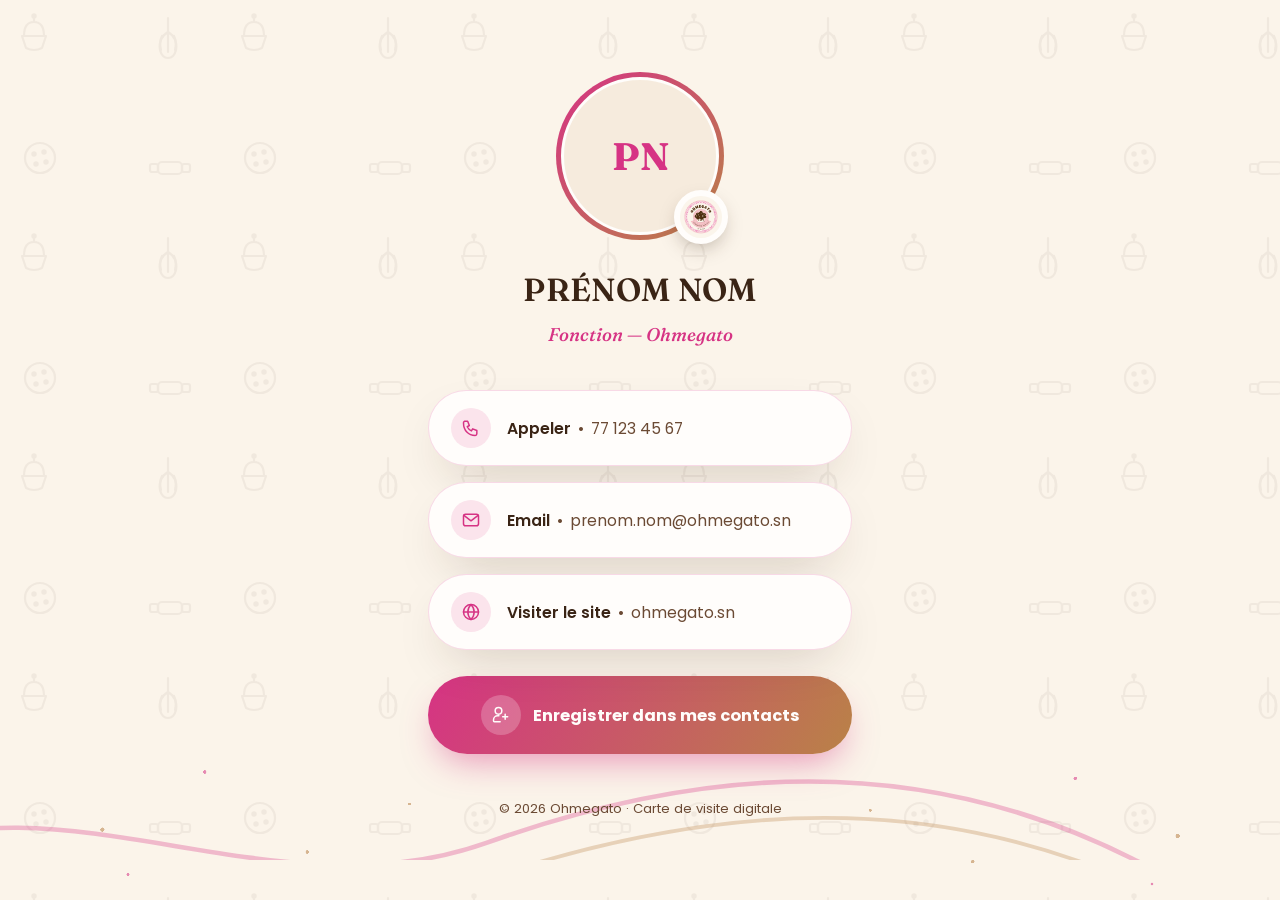
==== carte.html @ 4061fe73 "Add digital business card template for Ohmegato employees Reuses the site's brand tokens (Fraunces/P" ====
<!DOCTYPE html>
<html lang="fr">
<head>
<meta charset="UTF-8">
<meta name="viewport" content="width=device-width, initial-scale=1.0">
<title>Carte de visite digitale — Ohmegato</title>
<meta name="description" content="Carte de visite digitale des équipes Ohmegato — Homemade Baking by Alima.">
<meta name="robots" content="noindex">
<link rel="icon" href="assets/images/logo.png">
<link rel="preconnect" href="https://fonts.googleapis.com">
<link rel="preconnect" href="https://fonts.gstatic.com" crossorigin>
<link href="https://fonts.googleapis.com/css2?family=Fraunces:ital,opsz,wght@0,9..144,400;0,9..144,600;0,9..144,700;1,9..144,500&family=Poppins:wght@300;400;500;600;700&display=swap" rel="stylesheet">
<link rel="stylesheet" href="css/style.css">
<link rel="stylesheet" href="css/carte.css">
</head>
<body class="carte-page">

<div class="carte__pattern" aria-hidden="true"></div>
<div class="carte__wave" aria-hidden="true"></div>

<main class="carte">

  <div class="carte__photo">
    <img id="cartePhotoImg" alt="" hidden>
    <span id="carteInitials" class="carte__initials"></span>
    <span class="carte__badge"><img src="assets/images/logo.png" alt="Ohmegato"></span>
  </div>

  <h1 class="carte__name" id="carteName">Prénom Nom</h1>
  <p class="carte__role" id="carteRole">Fonction — Ohmegato</p>

  <div class="carte__links">

    <a class="carte__pill" id="cartePhone" href="#">
      <span class="carte__icon">
        <svg viewBox="0 0 24 24" width="20" height="20" fill="none" stroke="currentColor" stroke-width="1.8" stroke-linecap="round" stroke-linejoin="round"><path d="M4 4h4l2 5-2.5 1.5a11 11 0 0 0 5 5L14 13l5 2v4a2 2 0 0 1-2 2C9 21 3 15 3 6a2 2 0 0 1 1-2z"/></svg>
      </span>
      <span class="carte__pillText"><strong>Appeler</strong> <i>•</i> <span id="cartePhoneText">—</span></span>
    </a>

    <a class="carte__pill" id="carteEmail" href="#">
      <span class="carte__icon">
        <svg viewBox="0 0 24 24" width="20" height="20" fill="none" stroke="currentColor" stroke-width="1.8" stroke-linecap="round" stroke-linejoin="round"><rect x="3" y="5" width="18" height="14" rx="2.5"/><path d="M3.5 6.5 12 13l8.5-6.5"/></svg>
      </span>
      <span class="carte__pillText"><strong>Email</strong> <i>•</i> <span id="carteEmailText">—</span></span>
    </a>

    <a class="carte__pill" id="carteWebsite" href="#" target="_blank" rel="noopener">
      <span class="carte__icon">
        <svg viewBox="0 0 24 24" width="20" height="20" fill="none" stroke="currentColor" stroke-width="1.8" stroke-linecap="round" stroke-linejoin="round"><circle cx="12" cy="12" r="9"/><path d="M3 12h18M12 3c2.5 2.6 3.8 5.7 3.8 9s-1.3 6.4-3.8 9c-2.5-2.6-3.8-5.7-3.8-9S9.5 5.6 12 3z"/></svg>
      </span>
      <span class="carte__pillText"><strong>Visiter le site</strong> <i>•</i> <span id="carteWebsiteText">—</span></span>
    </a>

  </div>

  <button class="carte__cta" id="carteSave" type="button">
    <span class="carte__icon">
      <svg viewBox="0 0 24 24" width="20" height="20" fill="none" stroke="currentColor" stroke-width="1.8" stroke-linecap="round" stroke-linejoin="round"><path d="M11 20H4a1 1 0 0 1-1-1v-1a5 5 0 0 1 5-5h1.5"/><circle cx="9" cy="7" r="4"/><path d="M17 11v6M14 14h6"/></svg>
    </span>
    Enregistrer dans mes contacts
  </button>

  <p class="carte__footer">© <span id="carteYear"></span> Ohmegato · Carte de visite digitale</p>

</main>

<script src="js/team.js"></script>
<script src="js/carte.js"></script>
</body>
</html>
---- css/style.css ----
/* ---------- Design tokens ---------- */
:root{
  --cream: #FBF4EA;
  --cream-soft: #F6EBDD;
  --pink: #F4CBDB;
  --pink-soft: #FBE4EC;
  --magenta: #D63384;
  --brown: #3A2415;
  --brown-soft: #6B4A34;
  --gold: #B98247;
  --white: #FFFDFB;

  --font-display: 'Fraunces', serif;
  --font-body: 'Poppins', sans-serif;

  --shadow-soft: 0 20px 50px -20px rgba(58,36,21,0.25);
  --radius-lg: 28px;
  --radius-md: 18px;
  --ease: cubic-bezier(.22,1,.36,1);
}

*{ box-sizing: border-box; }
html{ scroll-behavior: smooth; }
body{
  margin:0;
  font-family: var(--font-body);
  background: var(--cream);
  color: var(--brown);
  overflow-x: hidden;
  -webkit-font-smoothing: antialiased;
}
img{ max-width: 100%; display:block; }
a{ color: inherit; text-decoration: none; }
h1,h2,h3{ font-family: var(--font-display); margin: 0; font-weight: 600; }
p{ margin:0; line-height: 1.7; }

.eyebrow{
  display:inline-block;
  font-size: 0.78rem;
  letter-spacing: 0.22em;
  text-transform: uppercase;
  color: var(--magenta);
  font-weight: 600;
  margin-bottom: 14px;
}

/* film-grain overlay for texture */
.grain{
  position: fixed; inset:0; z-index: 999; pointer-events:none;
  opacity: 0.035; mix-blend-mode: multiply;
  background-image: url("data:image/svg+xml,%3Csvg xmlns='http://www.w3.org/2000/svg' width='120' height='120'%3E%3Cfilter id='n'%3E%3CfeTurbulence type='fractalNoise' baseFrequency='0.9' numOctaves='2' stitchTiles='stitch'/%3E%3C/filter%3E%3Crect width='100%25' height='100%25' filter='url(%23n)'/%3E%3C/svg%3E");
}

/* ---------- Buttons ---------- */
.btn{
  display:inline-flex; align-items:center; gap:10px;
  padding: 16px 34px;
  border-radius: 999px;
  font-weight: 600;
  font-size: 0.95rem;
  transition: transform .35s var(--ease), box-shadow .35s var(--ease), background .35s var(--ease), color .35s var(--ease);
  white-space: nowrap;
}
.btn--primary{
  background: var(--magenta);
  color: var(--white);
  box-shadow: 0 12px 30px -8px rgba(214,51,132,0.55);
}
.btn--primary:hover{ transform: translateY(-3px); box-shadow: 0 18px 34px -8px rgba(214,51,132,0.65); }
.btn--ghost{
  background: transparent;
  border: 1.5px solid rgba(58,36,21,0.35);
  color: var(--brown);
}
.btn--ghost:hover{ background: var(--brown); color: var(--white); transform: translateY(-3px); }

/* ---------- Nav ---------- */
.nav{
  position: fixed; top:0; left:0; right:0; z-index: 500;
  padding: 18px 0;
  transition: background .4s var(--ease), padding .4s var(--ease), box-shadow .4s var(--ease);
}
.nav.scrolled{
  background: rgba(251,244,234,0.9);
  backdrop-filter: blur(14px);
  padding: 10px 0;
  box-shadow: 0 8px 30px -20px rgba(58,36,21,0.4);
}
.nav__inner{
  max-width: 1180px; margin: 0 auto; padding: 0 32px;
  display:flex; align-items:center; justify-content: space-between;
}
.nav__brand{
  display:flex; align-items:center; gap:10px;
  font-family: var(--font-display); font-weight: 700; font-size: 1.25rem;
  color: var(--brown);
}
.nav__logo{ width: 42px; height: 42px; border-radius: 50%; object-fit: cover; }
.nav__links{ display:flex; align-items:center; gap: 34px; font-size: 0.92rem; font-weight: 500; }
.nav__links a{ position:relative; padding: 4px 0; }
.nav__links a:not(.nav__insta)::after{
  content:''; position:absolute; left:0; bottom:-2px; width:0; height:2px;
  background: var(--magenta); transition: width .3s var(--ease);
}
.nav__links a:not(.nav__insta):hover::after{ width:100%; }
.nav__insta{
  display:flex; align-items:center; justify-content:center;
  width: 38px; height: 38px; border-radius: 50%;
  background: var(--pink-soft); color: var(--magenta);
  transition: background .3s var(--ease), color .3s var(--ease), transform .3s var(--ease);
}
.nav__insta:hover{ background: var(--magenta); color: var(--white); transform: rotate(8deg) scale(1.05); }
.nav__burger{ display:none; background:none; border:none; cursor:pointer; width: 34px; height: 24px; flex-direction:column; justify-content:space-between; padding:0; }
.nav__burger span{ display:block; height:2px; background: var(--brown); border-radius: 2px; }

/* ---------- Hero ---------- */
.hero{
  position: relative; min-height: 100svh; display:flex; align-items:center; justify-content:center;
  overflow:hidden;
}
.hero__bg{
  position:absolute; inset:0; background-size:cover; background-position: center 30%;
  transform: scale(1.08); animation: heroZoom 18s ease-in-out infinite alternate;
}
@keyframes heroZoom{ from{ transform: scale(1.08);} to{ transform: scale(1.16);} }
.hero__overlay{
  position:absolute; inset:0;
  background: linear-gradient(180deg, rgba(58,24,20,0.55) 0%, rgba(58,24,20,0.45) 45%, rgba(58,24,20,0.75) 100%);
}
.hero__content{
  position:relative; z-index:2; text-align:center; color: var(--white);
  padding: 140px 24px 100px; max-width: 780px;
}
.hero__logo{
  width: 108px; height:108px; border-radius:50%; margin: 0 auto 28px;
  box-shadow: 0 20px 40px -10px rgba(0,0,0,0.5);
  border: 3px solid rgba(255,255,255,0.85);
}
.hero__content h1{
  font-size: clamp(2.4rem, 6vw, 4.2rem);
  line-height: 1.12;
  font-weight: 600;
  letter-spacing: -0.01em;
}
.hero__content h1 em{ font-style: italic; color: var(--pink); font-weight: 500; }
.hero__subtitle{
  display:block; margin: 26px auto 0; max-width: 520px;
  font-size: 1.08rem; color: rgba(255,255,255,0.9); font-weight: 300;
}
.hero__actions{ margin-top: 42px; display:flex; gap:18px; justify-content:center; flex-wrap:wrap; }
.hero .btn--ghost{ border-color: rgba(255,255,255,0.55); color: var(--white); }
.hero .btn--ghost:hover{ background: var(--white); color: var(--brown); }

.hero__scroll{
  position:absolute; bottom: 34px; left:50%; transform: translateX(-50%); z-index:2;
  width: 26px; height: 42px; border-radius: 20px; border: 2px solid rgba(255,255,255,0.7);
}
.hero__scroll span{
  position:absolute; top:8px; left:50%; width:4px; height:8px; border-radius:2px;
  background: var(--white); transform: translateX(-50%);
  animation: scrollDot 1.8s ease infinite;
}
@keyframes scrollDot{ 0%{ opacity:1; top:8px;} 70%{ opacity:0; top:22px;} 100%{opacity:0; top:8px;} }

/* ---------- Story ---------- */
.story{ padding: 130px 24px; }
.story__inner{ max-width: 720px; margin: 0 auto; text-align:center; }
.story__inner h2{ font-size: clamp(1.8rem, 4vw, 2.6rem); margin-bottom: 26px; line-height:1.25; }
.story__inner p{ font-size: 1.05rem; color: var(--brown-soft); }
.story__inner p + p{ margin-top: 18px; }
.badge{
  display:inline-block; margin-top: 30px; padding: 10px 22px;
  background: var(--pink-soft); color: var(--magenta); border-radius: 999px;
  font-weight: 600; font-size: 0.85rem; letter-spacing: 0.03em;
}

/* ---------- Section head ---------- */
.section__head{ text-align:center; max-width: 640px; margin: 0 auto 64px; padding: 0 24px; }
.section__head h2{ font-size: clamp(1.9rem, 4.2vw, 2.7rem); line-height:1.2; }

/* ---------- Why us ---------- */
.why{ padding: 60px 24px 120px; background: var(--cream-soft); }
.why__lead{
  margin: 22px auto 0; font-size: 1.02rem; color: var(--brown-soft); line-height:1.7;
}
.why__list{
  list-style:none; margin: 56px auto 0; padding:0; max-width: 980px;
  display:flex; flex-wrap:wrap; justify-content:center; gap: 16px;
}
.why__list li{
  display:flex; align-items:center; gap:10px;
  background: var(--white); border-radius: 999px;
  padding: 14px 26px; font-weight: 600; font-size: 0.95rem; color: var(--brown);
  box-shadow: var(--shadow-soft);
}
.why__list li::before{
  content:'✓'; display:flex; align-items:center; justify-content:center;
  width:22px; height:22px; border-radius:50%; background: var(--magenta); color: var(--white);
  font-size: 0.7rem; font-weight:700; flex-shrink:0;
}
.why__tagline{
  text-align:center; margin: 64px auto 0; max-width: 640px;
  font-family: var(--font-display); font-style: italic; font-weight: 500;
  font-size: clamp(1.3rem, 2.6vw, 1.7rem); color: var(--brown);
}

/* ---------- Creations / Gallery ---------- */
.creations{ padding: 60px 24px 140px; background: var(--cream); }
.gallery{
  max-width: 1180px; margin: 0 auto;
  display:grid; grid-template-columns: repeat(3, 1fr); gap: 32px;
}
.card{
  background: var(--white); border-radius: var(--radius-lg); overflow:hidden;
  box-shadow: var(--shadow-soft);
  transition: transform .5s var(--ease), box-shadow .5s var(--ease);
}
.card:hover{ transform: translateY(-10px); box-shadow: 0 30px 60px -20px rgba(58,36,21,0.35); }
.card__media{ aspect-ratio: 4/5; overflow:hidden; }
.card__media img{ width:100%; height:100%; object-fit: cover; transition: transform .7s var(--ease); }
.card:hover .card__media img{ transform: scale(1.08); }
.card__media--placeholder{
  display:flex; align-items:center; justify-content:center;
  background: linear-gradient(150deg, var(--pink-soft), var(--pink));
  font-size: 3.4rem;
}
.card__body{ padding: 26px 26px 30px; }
.card__body h3{ font-size: 1.25rem; margin-bottom: 10px; }
.card__body p{ color: var(--brown-soft); font-size: 0.92rem; min-height: 92px; }
.card__price{
  display:inline-block; margin-top: 16px; font-weight: 600; font-size: 0.85rem;
  color: var(--magenta); letter-spacing: 0.02em;
}

/* ---------- Price list ---------- */
.tarifs{ padding: 60px 24px 140px; background: var(--cream-soft); position:relative; }
.pricelist{
  max-width: 980px; margin: 0 auto;
  display:grid; grid-template-columns: 1fr 1fr; gap: 40px 70px;
}
.pricelist__group h3{
  font-size: 1.15rem; color: var(--brown);
  padding-bottom: 14px; margin-bottom: 18px;
  border-bottom: 1.5px solid rgba(58,36,21,0.15);
}
.pricelist__row{
  display:flex; align-items: baseline; gap: 10px;
  padding: 9px 0; font-size: 0.98rem;
}
.pricelist__row span:first-child{ color: var(--brown-soft); white-space: nowrap; }
.pricelist__row i{ flex:1; border-bottom: 1.5px dotted rgba(58,36,21,0.28); margin-bottom: 5px; }
.pricelist__row strong{ color: var(--gold); font-family: var(--font-display); font-weight: 600; white-space: nowrap; }

/* ---------- Instagram CTA ---------- */
.insta{
  padding: 130px 24px;
  background: linear-gradient(135deg, var(--magenta), #ad2570 70%);
  color: var(--white); text-align:center;
  position: relative; overflow:hidden;
}
.insta::before{
  content:''; position:absolute; inset:-40%;
  background: radial-gradient(circle at 20% 20%, rgba(255,255,255,0.18), transparent 45%),
              radial-gradient(circle at 80% 80%, rgba(255,255,255,0.14), transparent 45%);
}
.insta__inner{ position:relative; max-width: 640px; margin:0 auto; }
.insta h2{ font-size: clamp(1.9rem, 4.4vw, 2.8rem); line-height:1.25; margin-bottom: 20px; }
.insta p{ color: rgba(255,255,255,0.9); font-size: 1.05rem; }
.btn--insta{ margin-top: 36px; background: var(--white); color: var(--magenta); box-shadow: 0 16px 34px -10px rgba(0,0,0,0.35); }
.btn--insta:hover{ background: var(--brown); color: var(--white); }

/* ---------- Contact ---------- */
.contact{ padding: 130px 24px; text-align:center; background: var(--cream); }
.contact__logo{ width: 74px; height:74px; border-radius:50%; margin: 0 auto 26px; }
.contact__inner h2{ font-size: clamp(1.7rem, 3.6vw, 2.3rem); margin-bottom: 14px; }
.contact__inner p{ color: var(--brown-soft); }
.contact__phones{ margin-top: 30px; font-family: var(--font-display); font-size: 1.4rem; font-weight:600; }
.contact__phones a{ transition: color .3s; }
.contact__phones a:hover{ color: var(--magenta); }
.contact__phones span{ margin: 0 14px; color: var(--brown-soft); font-family: var(--font-body); }
.contact__address{ margin-top: 22px; font-size: 0.9rem; color: var(--brown-soft); letter-spacing: 0.02em; }

/* ---------- Footer ---------- */
.footer{ background: var(--brown); color: rgba(255,255,255,0.75); padding: 26px 24px; }
.footer__inner{
  max-width: 1180px; margin:0 auto;
  display:flex; align-items:center; justify-content:space-between; flex-wrap:wrap; gap:10px;
  font-size: 0.85rem;
}
.footer a:hover{ color: var(--pink); }

/* ---------- Reveal on scroll ---------- */
.reveal{ opacity:0; transform: translateY(34px); transition: opacity .9s var(--ease), transform .9s var(--ease); }
.reveal.is-visible{ opacity:1; transform: translateY(0); }
.gallery .card{ opacity:0; transform: translateY(34px); transition: opacity .8s var(--ease), transform .8s var(--ease), box-shadow .5s var(--ease); }
.gallery .card.is-visible{ opacity:1; transform: translateY(0); }
.gallery .card:nth-child(1){ transition-delay: .05s; }
.gallery .card:nth-child(2){ transition-delay: .15s; }
.gallery .card:nth-child(3){ transition-delay: .25s; }
.gallery .card:nth-child(4){ transition-delay: .05s; }
.gallery .card:nth-child(5){ transition-delay: .15s; }
.gallery .card:nth-child(6){ transition-delay: .25s; }

/* ---------- Responsive ---------- */
@media (max-width: 920px){
  .gallery{ grid-template-columns: repeat(2, 1fr); }
  .pricelist{ grid-template-columns: 1fr; }
}
@media (max-width: 720px){
  .nav__links{
    position: fixed; top: 0; right: 0; height: 100vh; width: min(78vw, 320px);
    background: var(--white); flex-direction:column; align-items:flex-start;
    padding: 110px 36px; gap: 26px; font-size: 1.05rem;
    transform: translateX(100%); transition: transform .45s var(--ease);
    box-shadow: -20px 0 50px -20px rgba(0,0,0,0.3);
  }
  .nav__links.open{ transform: translateX(0); }
  .nav__burger{ display:flex; }
  .gallery{ grid-template-columns: 1fr; }
  .story, .creations, .tarifs, .insta, .contact{ padding-left: 20px; padding-right: 20px; }
}
@media (max-width: 480px){
  .hero__actions{ flex-direction:column; width:100%; }
  .hero__actions .btn{ justify-content:center; }
  .contact__phones{ display:flex; flex-direction:column; gap: 10px; }
  .contact__phones span{ display:none; }
}
---- css/carte.css ----
/* ---------- Carte de visite digitale ---------- */

.carte-page{
  position: relative;
  min-height: 100vh;
  overflow-x: hidden;
  display:flex;
  justify-content:center;
}

/* subtle bakery-icon pattern, echoes the .grain texture already used site-wide */
.carte__pattern{
  position: fixed; inset:0; z-index:0; pointer-events:none;
  opacity: 0.055;
  background-image: url("data:image/svg+xml,%3Csvg xmlns='http://www.w3.org/2000/svg' width='220' height='220'%3E%3Cg fill='none' stroke='%233A2415' stroke-width='2.2' stroke-linecap='round' stroke-linejoin='round'%3E%3Cg transform='translate(18,14)'%3E%3Cpath d='M4 22 L28 22 L24 34 Q16 38 8 34 Z'/%3E%3Cpath d='M6 22 Q6 8 16 8 Q26 8 26 22'/%3E%3Cpath d='M16 8 L16 3'/%3E%3Ccircle cx='16' cy='2' r='1.6' fill='%233A2415'/%3E%3C/g%3E%3Cg transform='translate(156,18)'%3E%3Cpath d='M12 0 L12 14'/%3E%3Cpath d='M12 14 Q2 20 4 32 Q6 40 12 40 Q18 40 20 32 Q22 20 12 14'/%3E%3Cpath d='M12 14 L12 34'/%3E%3Cpath d='M6 18 Q3 24 5 32'/%3E%3Cpath d='M18 18 Q21 24 19 32'/%3E%3C/g%3E%3Cg transform='translate(24,142)'%3E%3Ccircle cx='16' cy='16' r='15'/%3E%3Ccircle cx='10' cy='12' r='1.6' fill='%233A2415'/%3E%3Ccircle cx='20' cy='10' r='1.6' fill='%233A2415'/%3E%3Ccircle cx='22' cy='20' r='1.6' fill='%233A2415'/%3E%3Ccircle cx='12' cy='22' r='1.6' fill='%233A2415'/%3E%3C/g%3E%3Cg transform='translate(148,152)'%3E%3Crect x='2' y='12' width='8' height='8' rx='2'/%3E%3Crect x='10' y='10' width='24' height='12' rx='4'/%3E%3Crect x='34' y='12' width='8' height='8' rx='2'/%3E%3C/g%3E%3C/g%3E%3C/svg%3E");
}

/* decorative wave + confetti dots, bottom of the screen — pink/gold echo of the brand palette */
.carte__wave{
  position: fixed; left:0; right:0; bottom:0; height: 320px; z-index:0; pointer-events:none; overflow:hidden;
}
.carte__wave::before{
  content:''; position:absolute; left:-10%; right:-10%; bottom:40px; height: 140px;
  background-image: url("data:image/svg+xml,%3Csvg xmlns='http://www.w3.org/2000/svg' width='1000' height='140' viewBox='0 0 1000 140'%3E%3Cpath d='M0 90 C120 30 260 130 400 80 S680 20 820 90 S1000 60 1000 60' fill='none' stroke='%23D63384' stroke-width='3'/%3E%3Cpath d='M0 115 C130 55 270 145 410 100 S690 45 830 110 S1000 85 1000 85' fill='none' stroke='%23B98247' stroke-width='2.5'/%3E%3C/svg%3E");
  background-repeat: no-repeat; background-size: cover;
  opacity: 0.3;
}
.carte__wave::after{
  content:''; position:absolute; inset:0; opacity:0.55;
  background-image:
    radial-gradient(circle at 8% 78%, var(--gold) 2px, transparent 2.2px),
    radial-gradient(circle at 16% 60%, var(--magenta) 1.6px, transparent 1.8px),
    radial-gradient(circle at 24% 85%, var(--gold) 1.6px, transparent 1.8px),
    radial-gradient(circle at 10% 92%, var(--magenta) 1.4px, transparent 1.6px),
    radial-gradient(circle at 32% 70%, var(--gold) 1.3px, transparent 1.5px),
    radial-gradient(circle at 92% 80%, var(--gold) 2px, transparent 2.2px),
    radial-gradient(circle at 84% 62%, var(--magenta) 1.6px, transparent 1.8px),
    radial-gradient(circle at 76% 88%, var(--gold) 1.6px, transparent 1.8px),
    radial-gradient(circle at 90% 95%, var(--magenta) 1.4px, transparent 1.6px),
    radial-gradient(circle at 68% 72%, var(--gold) 1.3px, transparent 1.5px);
}

/* ---------- Card content ---------- */
.carte{
  position: relative; z-index:1;
  width: 100%; max-width: 480px;
  padding: 72px 28px 56px;
  text-align: center;
}

.carte__photo{
  position: relative;
  width: 168px; height: 168px;
  margin: 0 auto 30px;
  border-radius: 50%;
  padding: 5px;
  background: linear-gradient(135deg, var(--magenta), var(--gold));
  display:flex; align-items:center; justify-content:center;
}
.carte__photo img{
  width:100%; height:100%; object-fit: cover; border-radius:50%;
  border: 3px solid var(--white);
}
.carte__photo img[hidden]{ display: none; }
.carte__initials{
  width:100%; height:100%; border-radius:50%;
  display:flex; align-items:center; justify-content:center;
  background: var(--cream-soft);
  border: 3px solid var(--white);
  font-family: var(--font-display); font-weight:700; font-size: 2.4rem;
  color: var(--magenta);
}
.carte__badge{
  position:absolute; right:-4px; bottom:-4px;
  width: 54px; height:54px; border-radius:50%;
  background: var(--white); border: 3px solid var(--white);
  box-shadow: 0 8px 20px -6px rgba(58,36,21,0.35);
  overflow:hidden;
}
.carte__badge img{ width:100%; height:100%; object-fit:cover; }

.carte__name{
  font-size: clamp(1.55rem, 6vw, 2rem);
  letter-spacing: 0.01em;
  text-transform: uppercase;
  color: var(--brown);
}
.carte__role{
  margin-top: 10px;
  font-family: var(--font-display); font-style: italic; font-weight:500;
  font-size: 1.15rem; color: var(--magenta);
}

.carte__links{
  margin-top: 40px;
  display:flex; flex-direction:column; gap: 16px;
}
.carte__pill{
  display:flex; align-items:center; gap: 16px;
  background: var(--white);
  border: 1.5px solid rgba(214,51,132,0.18);
  border-radius: 999px;
  padding: 17px 22px;
  box-shadow: var(--shadow-soft);
  text-align:left;
  transition: transform .3s var(--ease), box-shadow .3s var(--ease), border-color .3s var(--ease);
}
.carte__pill:hover{
  transform: translateY(-2px);
  border-color: rgba(214,51,132,0.4);
  box-shadow: 0 24px 46px -20px rgba(58,36,21,0.35);
}
.carte__icon{
  flex-shrink:0;
  width: 40px; height:40px; border-radius:50%;
  display:flex; align-items:center; justify-content:center;
  background: var(--pink-soft); color: var(--magenta);
}
.carte__pillText{ font-size: 0.98rem; color: var(--brown); }
.carte__pillText strong{ font-weight:600; }
.carte__pillText i{ font-style:normal; color: var(--brown-soft); margin: 0 3px; }
#carteWebsiteText, #carteEmailText, #cartePhoneText{ color: var(--brown-soft); word-break: break-word; }

.carte__cta{
  display:flex; align-items:center; justify-content:center; gap: 12px;
  width:100%; margin-top: 26px;
  padding: 19px 24px;
  border:none; border-radius: 999px;
  background: linear-gradient(120deg, var(--magenta), var(--gold));
  color: var(--white);
  font-family: var(--font-body); font-weight: 700; font-size: 1.02rem;
  cursor:pointer;
  box-shadow: 0 16px 34px -10px rgba(214,51,132,0.5);
  transition: transform .3s var(--ease), box-shadow .3s var(--ease);
}
.carte__cta:hover{ transform: translateY(-3px); box-shadow: 0 22px 40px -10px rgba(214,51,132,0.6); }
.carte__cta .carte__icon{ background: rgba(255,255,255,0.22); color: var(--white); }

.carte__footer{
  margin-top: 44px;
  font-size: 0.82rem;
  color: var(--brown-soft);
}

@media (max-width: 420px){
  .carte{ padding: 56px 20px 44px; }
  .carte__photo{ width: 140px; height:140px; }
  .carte__badge{ width:46px; height:46px; }
}
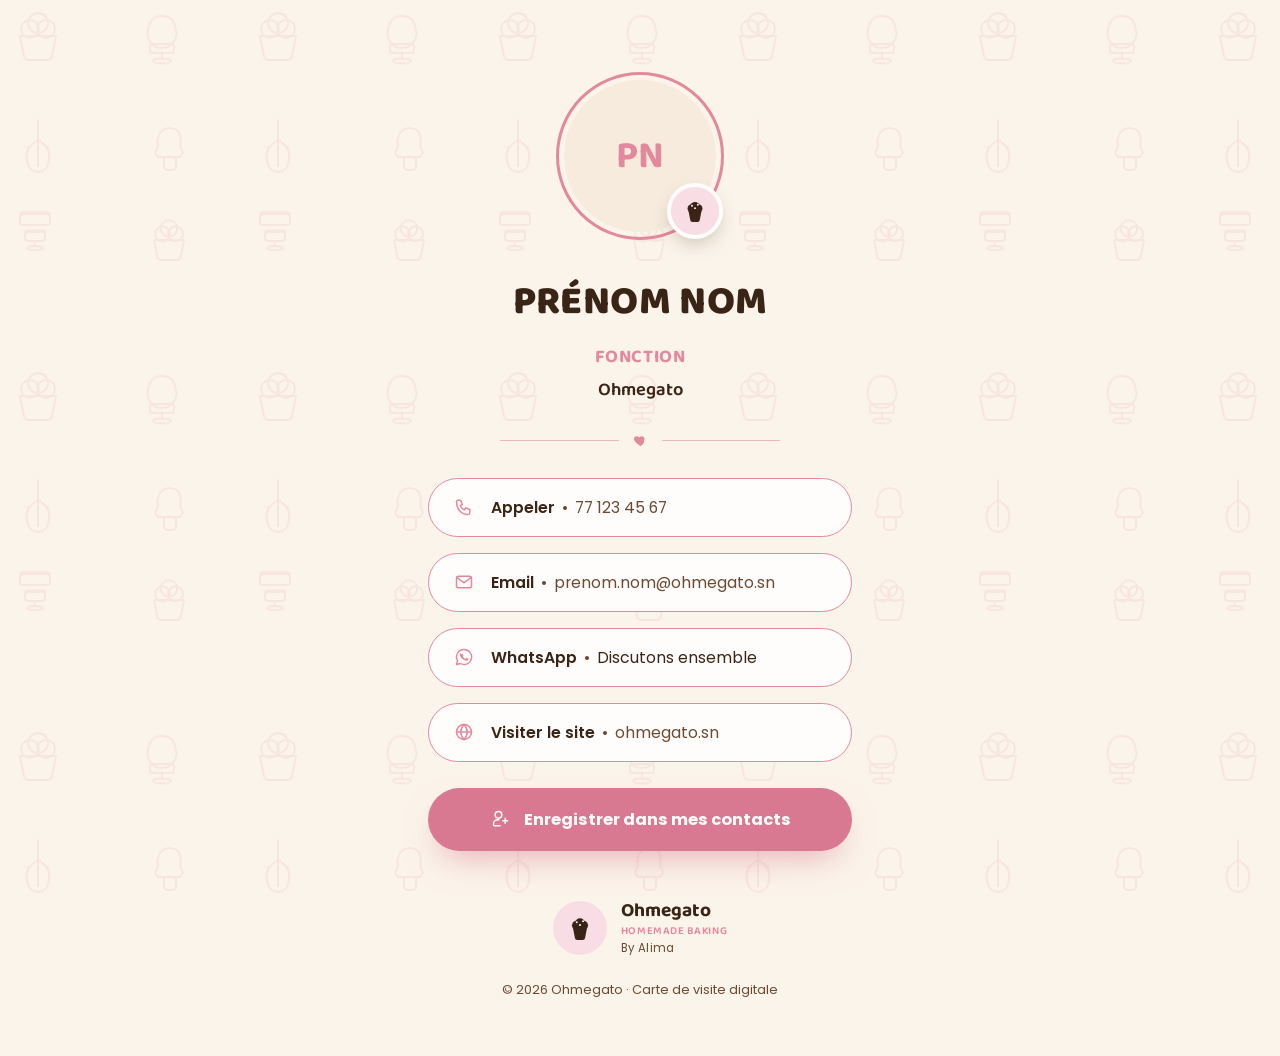
==== commit 36d77dcf: "Restyle the digital business card to match the rounded, outlined mockup Switches headings to Baloo 2" ====
--- a/carte.html
+++ b/carte.html
@@ -9,25 +9,33 @@
 <link rel="icon" href="assets/images/logo.png">
 <link rel="preconnect" href="https://fonts.googleapis.com">
 <link rel="preconnect" href="https://fonts.gstatic.com" crossorigin>
-<link href="https://fonts.googleapis.com/css2?family=Fraunces:ital,opsz,wght@0,9..144,400;0,9..144,600;0,9..144,700;1,9..144,500&family=Poppins:wght@300;400;500;600;700&display=swap" rel="stylesheet">
+<link href="https://fonts.googleapis.com/css2?family=Baloo+2:wght@500;600;700;800&family=Poppins:wght@300;400;500;600;700&display=swap" rel="stylesheet">
 <link rel="stylesheet" href="css/style.css">
 <link rel="stylesheet" href="css/carte.css">
 </head>
 <body class="carte-page">
 
 <div class="carte__pattern" aria-hidden="true"></div>
-<div class="carte__wave" aria-hidden="true"></div>
 
 <main class="carte">
 
   <div class="carte__photo">
     <img id="cartePhotoImg" alt="" hidden>
     <span id="carteInitials" class="carte__initials"></span>
-    <span class="carte__badge"><img src="assets/images/logo.png" alt="Ohmegato"></span>
+    <span class="carte__badge">
+      <svg viewBox="0 0 32 32"><path d="M8 16h16l-2.2 11.5a2.6 2.6 0 0 1-2.6 2.1h-6.4a2.6 2.6 0 0 1-2.6-2.1z" fill="#3A2415"/><circle cx="12" cy="13" r="5.2" fill="#3A2415"/><circle cx="20" cy="13" r="5.2" fill="#3A2415"/><circle cx="16" cy="10.5" r="5.6" fill="#3A2415"/><circle cx="12.3" cy="9.5" r="1.15" fill="#fff"/><circle cx="19.5" cy="8.3" r="1.15" fill="#fff"/><circle cx="16" cy="12.5" r="1.15" fill="#fff"/></svg>
+    </span>
   </div>
 
   <h1 class="carte__name" id="carteName">Prénom Nom</h1>
-  <p class="carte__role" id="carteRole">Fonction — Ohmegato</p>
+  <p class="carte__role" id="carteRole">Fonction</p>
+  <p class="carte__org">Ohmegato</p>
+
+  <div class="carte__divider" aria-hidden="true">
+    <span></span>
+    <svg viewBox="0 0 24 24" width="15" height="15" fill="currentColor"><path d="M12 21s-7-4.35-9.5-8.5C.5 9 2 5 6 5c2 0 3.5 1.2 4 2.2C10.5 6.2 12 5 14 5c4 0 5.5 4 3.5 7.5C19 16.65 12 21 12 21z"/></svg>
+    <span></span>
+  </div>
 
   <div class="carte__links">
 
@@ -43,6 +51,13 @@
         <svg viewBox="0 0 24 24" width="20" height="20" fill="none" stroke="currentColor" stroke-width="1.8" stroke-linecap="round" stroke-linejoin="round"><rect x="3" y="5" width="18" height="14" rx="2.5"/><path d="M3.5 6.5 12 13l8.5-6.5"/></svg>
       </span>
       <span class="carte__pillText"><strong>Email</strong> <i>•</i> <span id="carteEmailText">—</span></span>
+    </a>
+
+    <a class="carte__pill" id="carteWhatsapp" href="#" target="_blank" rel="noopener">
+      <span class="carte__icon">
+        <svg viewBox="0 0 24 24" width="20" height="20" fill="none" stroke="currentColor" stroke-width="1.7" stroke-linecap="round" stroke-linejoin="round"><path d="M12 3a9 9 0 0 0-7.8 13.5L3 21l4.7-1.2A9 9 0 1 0 12 3z"/><path d="M8.5 8.8c.2-.5.5-.5.8-.5h.6c.2 0 .5 0 .7.5.2.5.7 1.6.7 1.8.1.1.1.3 0 .4-.1.2-.2.3-.3.5-.2.2-.3.3-.1.6.6 1 1.3 1.7 2.3 2.2.2.1.4.1.5-.1.2-.2.6-.7.8-.9.2-.2.3-.2.6-.1.2.1 1.5.7 1.8.8.2.1.4.2.4.3 0 .2 0 .9-.3 1.3-.3.4-1.2.9-1.7.9-.5 0-1.2-.1-3.1-1-2.6-1.1-4.3-3.7-4.4-3.9-.1-.2-1-1.3-1-2.5 0-1.2.6-1.8.8-2z" fill="currentColor" stroke="none"/></svg>
+      </span>
+      <span class="carte__pillText"><strong>WhatsApp</strong> <i>•</i> <span>Discutons ensemble</span></span>
     </a>
 
     <a class="carte__pill" id="carteWebsite" href="#" target="_blank" rel="noopener">
@@ -61,6 +76,17 @@
     Enregistrer dans mes contacts
   </button>
 
+  <div class="carte__brand">
+    <span class="carte__brandIcon">
+      <svg viewBox="0 0 32 32"><path d="M8 16h16l-2.2 11.5a2.6 2.6 0 0 1-2.6 2.1h-6.4a2.6 2.6 0 0 1-2.6-2.1z" fill="#3A2415"/><circle cx="12" cy="13" r="5.2" fill="#3A2415"/><circle cx="20" cy="13" r="5.2" fill="#3A2415"/><circle cx="16" cy="10.5" r="5.6" fill="#3A2415"/><circle cx="12.3" cy="9.5" r="1.15" fill="#fff"/><circle cx="19.5" cy="8.3" r="1.15" fill="#fff"/><circle cx="16" cy="12.5" r="1.15" fill="#fff"/></svg>
+    </span>
+    <span class="carte__brandText">
+      <strong>Ohmegato</strong>
+      <em>Homemade baking</em>
+      <small>By Alima</small>
+    </span>
+  </div>
+
   <p class="carte__footer">© <span id="carteYear"></span> Ohmegato · Carte de visite digitale</p>
 
 </main>
--- a/css/carte.css
+++ b/css/carte.css
@@ -1,4 +1,12 @@
 /* ---------- Carte de visite digitale ---------- */
+
+:root{
+  --carte-font: 'Baloo 2', var(--font-body);
+  --carte-accent: #E2899E;
+  --carte-accent-deep: #D97891;
+  --carte-accent-soft: #F8DEE4;
+  --carte-line: rgba(226,137,158,0.55);
+}
 
 .carte-page{
   position: relative;
@@ -8,36 +16,11 @@
   justify-content:center;
 }
 
-/* subtle bakery-icon pattern, echoes the .grain texture already used site-wide */
+/* bakery-icon pattern tiled across the whole page, echoing the brand's line-art motifs */
 .carte__pattern{
   position: fixed; inset:0; z-index:0; pointer-events:none;
-  opacity: 0.055;
-  background-image: url("data:image/svg+xml,%3Csvg xmlns='http://www.w3.org/2000/svg' width='220' height='220'%3E%3Cg fill='none' stroke='%233A2415' stroke-width='2.2' stroke-linecap='round' stroke-linejoin='round'%3E%3Cg transform='translate(18,14)'%3E%3Cpath d='M4 22 L28 22 L24 34 Q16 38 8 34 Z'/%3E%3Cpath d='M6 22 Q6 8 16 8 Q26 8 26 22'/%3E%3Cpath d='M16 8 L16 3'/%3E%3Ccircle cx='16' cy='2' r='1.6' fill='%233A2415'/%3E%3C/g%3E%3Cg transform='translate(156,18)'%3E%3Cpath d='M12 0 L12 14'/%3E%3Cpath d='M12 14 Q2 20 4 32 Q6 40 12 40 Q18 40 20 32 Q22 20 12 14'/%3E%3Cpath d='M12 14 L12 34'/%3E%3Cpath d='M6 18 Q3 24 5 32'/%3E%3Cpath d='M18 18 Q21 24 19 32'/%3E%3C/g%3E%3Cg transform='translate(24,142)'%3E%3Ccircle cx='16' cy='16' r='15'/%3E%3Ccircle cx='10' cy='12' r='1.6' fill='%233A2415'/%3E%3Ccircle cx='20' cy='10' r='1.6' fill='%233A2415'/%3E%3Ccircle cx='22' cy='20' r='1.6' fill='%233A2415'/%3E%3Ccircle cx='12' cy='22' r='1.6' fill='%233A2415'/%3E%3C/g%3E%3Cg transform='translate(148,152)'%3E%3Crect x='2' y='12' width='8' height='8' rx='2'/%3E%3Crect x='10' y='10' width='24' height='12' rx='4'/%3E%3Crect x='34' y='12' width='8' height='8' rx='2'/%3E%3C/g%3E%3C/g%3E%3C/svg%3E");
-}
-
-/* decorative wave + confetti dots, bottom of the screen — pink/gold echo of the brand palette */
-.carte__wave{
-  position: fixed; left:0; right:0; bottom:0; height: 320px; z-index:0; pointer-events:none; overflow:hidden;
-}
-.carte__wave::before{
-  content:''; position:absolute; left:-10%; right:-10%; bottom:40px; height: 140px;
-  background-image: url("data:image/svg+xml,%3Csvg xmlns='http://www.w3.org/2000/svg' width='1000' height='140' viewBox='0 0 1000 140'%3E%3Cpath d='M0 90 C120 30 260 130 400 80 S680 20 820 90 S1000 60 1000 60' fill='none' stroke='%23D63384' stroke-width='3'/%3E%3Cpath d='M0 115 C130 55 270 145 410 100 S690 45 830 110 S1000 85 1000 85' fill='none' stroke='%23B98247' stroke-width='2.5'/%3E%3C/svg%3E");
-  background-repeat: no-repeat; background-size: cover;
-  opacity: 0.3;
-}
-.carte__wave::after{
-  content:''; position:absolute; inset:0; opacity:0.55;
-  background-image:
-    radial-gradient(circle at 8% 78%, var(--gold) 2px, transparent 2.2px),
-    radial-gradient(circle at 16% 60%, var(--magenta) 1.6px, transparent 1.8px),
-    radial-gradient(circle at 24% 85%, var(--gold) 1.6px, transparent 1.8px),
-    radial-gradient(circle at 10% 92%, var(--magenta) 1.4px, transparent 1.6px),
-    radial-gradient(circle at 32% 70%, var(--gold) 1.3px, transparent 1.5px),
-    radial-gradient(circle at 92% 80%, var(--gold) 2px, transparent 2.2px),
-    radial-gradient(circle at 84% 62%, var(--magenta) 1.6px, transparent 1.8px),
-    radial-gradient(circle at 76% 88%, var(--gold) 1.6px, transparent 1.8px),
-    radial-gradient(circle at 90% 95%, var(--magenta) 1.4px, transparent 1.6px),
-    radial-gradient(circle at 68% 72%, var(--gold) 1.3px, transparent 1.5px);
+  opacity: 0.12;
+  background-image: url("data:image/svg+xml,%3Csvg xmlns='http://www.w3.org/2000/svg' width='240' height='360'%3E%3Cg fill='none' stroke='%23E2899E' stroke-width='2' stroke-linecap='round' stroke-linejoin='round'%3E%3Cg transform='translate(14,10)'%3E%3Cpath d='M6 26h36l-4 20a5 5 0 0 1-5 4H15a5 5 0 0 1-5-4z'/%3E%3Ccircle cx='16' cy='19' r='9'/%3E%3Ccircle cx='32' cy='19' r='9'/%3E%3Ccircle cx='24' cy='13' r='10'/%3E%3C/g%3E%3Cg transform='translate(140,14)'%3E%3Cpath d='M22 2 Q10 2 8 16 Q6 24 12 30 Q16 34 22 34 Q28 34 32 30 Q38 24 36 16 Q34 2 22 2Z'/%3E%3Crect x='10' y='30' width='24' height='9' rx='3'/%3E%3Cpath d='M22 39 L22 45'/%3E%3Cellipse cx='22' cy='47' rx='9' ry='2.4'/%3E%3C/g%3E%3Cg transform='translate(20,120)'%3E%3Cpath d='M18 0 L18 20'/%3E%3Cpath d='M18 20 Q4 28 7 42 Q10 52 18 52 Q26 52 29 42 Q32 28 18 20'/%3E%3Cpath d='M18 20 L18 46'/%3E%3Cpath d='M9 26 Q5 34 8 44'/%3E%3Cpath d='M27 26 Q31 34 28 44'/%3E%3C/g%3E%3Cg transform='translate(150,124)'%3E%3Cpath d='M20 4C10 4 6 14 8 22 L6 26 Q4 30 8 33 L30 33 Q34 30 32 26 L30 22 C32 14 30 4 20 4Z'/%3E%3Cpath d='M14 33 L14 42 Q14 46 18 46 L22 46 Q26 46 26 42 L26 33'/%3E%3C/g%3E%3Cg transform='translate(16,208)'%3E%3Crect x='4' y='6' width='30' height='11' rx='3'/%3E%3Cpath d='M4 6 Q10 1 12 6 Q14 1 16 6 Q18 1 20 6 Q22 1 24 6 Q26 1 28 6 Q30 1 34 6'/%3E%3Crect x='9' y='24' width='20' height='9' rx='3'/%3E%3Cpath d='M9 24 Q13 20 15 24 Q17 20 19 24 Q21 20 23 24 Q25 20 29 24'/%3E%3Cpath d='M19 33 L19 38'/%3E%3Cellipse cx='19' cy='40' rx='8' ry='2'/%3E%3C/g%3E%3Cg transform='translate(148,214)'%3E%3Cpath d='M6 26h30l-3.3 16.6a4 4 0 0 1-4 3.4H13.3a4 4 0 0 1-4-3.4z'/%3E%3Ccircle cx='14.5' cy='20' r='7.5'/%3E%3Ccircle cx='27.5' cy='20' r='7.5'/%3E%3Ccircle cx='21' cy='14.5' r='8.3'/%3E%3C/g%3E%3C/g%3E%3C/svg%3E");
 }
 
 /* ---------- Card content ---------- */
@@ -54,67 +37,78 @@
   margin: 0 auto 30px;
   border-radius: 50%;
   padding: 5px;
-  background: linear-gradient(135deg, var(--magenta), var(--gold));
+  border: 3px solid var(--carte-accent);
   display:flex; align-items:center; justify-content:center;
 }
 .carte__photo img{
   width:100%; height:100%; object-fit: cover; border-radius:50%;
-  border: 3px solid var(--white);
 }
 .carte__photo img[hidden]{ display: none; }
 .carte__initials{
   width:100%; height:100%; border-radius:50%;
   display:flex; align-items:center; justify-content:center;
   background: var(--cream-soft);
-  border: 3px solid var(--white);
-  font-family: var(--font-display); font-weight:700; font-size: 2.4rem;
-  color: var(--magenta);
+  font-family: var(--carte-font); font-weight:700; font-size: 2.4rem;
+  color: var(--carte-accent);
 }
 .carte__badge{
-  position:absolute; right:-4px; bottom:-4px;
-  width: 54px; height:54px; border-radius:50%;
-  background: var(--white); border: 3px solid var(--white);
-  box-shadow: 0 8px 20px -6px rgba(58,36,21,0.35);
-  overflow:hidden;
+  position:absolute; right:-2px; bottom:-2px;
+  width: 56px; height:56px; border-radius:50%;
+  background: var(--carte-accent-soft); border: 4px solid var(--white);
+  box-shadow: 0 8px 20px -6px rgba(58,36,21,0.3);
+  display:flex; align-items:center; justify-content:center;
 }
-.carte__badge img{ width:100%; height:100%; object-fit:cover; }
+.carte__badge svg{ width: 26px; height:26px; }
 
 .carte__name{
-  font-size: clamp(1.55rem, 6vw, 2rem);
+  font-family: var(--carte-font);
+  font-weight: 800;
+  font-size: clamp(1.9rem, 8vw, 2.5rem);
   letter-spacing: 0.01em;
   text-transform: uppercase;
   color: var(--brown);
 }
 .carte__role{
-  margin-top: 10px;
-  font-family: var(--font-display); font-style: italic; font-weight:500;
-  font-size: 1.15rem; color: var(--magenta);
+  margin-top: 8px;
+  font-family: var(--carte-font); font-weight:700;
+  text-transform: uppercase; letter-spacing: 0.03em;
+  font-size: 1.15rem; color: var(--carte-accent);
+}
+.carte__org{
+  margin-top: 2px;
+  font-family: var(--carte-font); font-weight:600;
+  font-size: 1.15rem; color: var(--brown);
 }
 
+.carte__divider{
+  display:flex; align-items:center; gap: 14px;
+  max-width: 280px; margin: 26px auto 0;
+  color: var(--carte-accent);
+}
+.carte__divider span{ flex:1; height:1px; background: var(--carte-line); }
+
 .carte__links{
-  margin-top: 40px;
+  margin-top: 30px;
   display:flex; flex-direction:column; gap: 16px;
 }
 .carte__pill{
   display:flex; align-items:center; gap: 16px;
   background: var(--white);
-  border: 1.5px solid rgba(214,51,132,0.18);
+  border: 1.8px solid var(--carte-accent);
   border-radius: 999px;
-  padding: 17px 22px;
-  box-shadow: var(--shadow-soft);
+  padding: 17px 24px;
   text-align:left;
-  transition: transform .3s var(--ease), box-shadow .3s var(--ease), border-color .3s var(--ease);
+  transition: transform .3s var(--ease), background .3s var(--ease);
 }
 .carte__pill:hover{
   transform: translateY(-2px);
-  border-color: rgba(214,51,132,0.4);
-  box-shadow: 0 24px 46px -20px rgba(58,36,21,0.35);
+  background: var(--carte-accent-soft);
 }
 .carte__icon{
   flex-shrink:0;
-  width: 40px; height:40px; border-radius:50%;
+  width: 22px; height:22px;
   display:flex; align-items:center; justify-content:center;
-  background: var(--pink-soft); color: var(--magenta);
+  color: var(--carte-accent);
 }
 .carte__pillText{ font-size: 0.98rem; color: var(--brown); }
 .carte__pillText strong{ font-weight:600; }
@@ -126,24 +120,47 @@
   width:100%; margin-top: 26px;
   padding: 19px 24px;
   border:none; border-radius: 999px;
-  background: linear-gradient(120deg, var(--magenta), var(--gold));
+  background: var(--carte-accent-deep);
   color: var(--white);
   font-family: var(--font-body); font-weight: 700; font-size: 1.02rem;
   cursor:pointer;
-  box-shadow: 0 16px 34px -10px rgba(214,51,132,0.5);
+  box-shadow: 0 16px 34px -12px rgba(217,120,145,0.6);
   transition: transform .3s var(--ease), box-shadow .3s var(--ease);
 }
-.carte__cta:hover{ transform: translateY(-3px); box-shadow: 0 22px 40px -10px rgba(214,51,132,0.6); }
-.carte__cta .carte__icon{ background: rgba(255,255,255,0.22); color: var(--white); }
+.carte__cta:hover{ transform: translateY(-3px); box-shadow: 0 22px 40px -12px rgba(217,120,145,0.7); }
+.carte__cta .carte__icon{ color: var(--white); }
+
+.carte__brand{
+  margin-top: 48px;
+  display:flex; align-items:center; justify-content:center; gap: 14px;
+}
+.carte__brandIcon{
+  flex-shrink:0;
+  width: 54px; height:54px; border-radius:50%;
+  background: var(--carte-accent-soft);
+  display:flex; align-items:center; justify-content:center;
+}
+.carte__brandIcon svg{ width:28px; height:28px; }
+.carte__brandText{ display:flex; flex-direction:column; align-items:flex-start; text-align:left; }
+.carte__brandText strong{
+  font-family: var(--carte-font); font-weight:700; font-size: 1.2rem; color: var(--brown); line-height:1.2;
+}
+.carte__brandText em{
+  font-style:normal; font-family: var(--carte-font); font-weight:600;
+  font-size: 0.68rem; letter-spacing: 0.05em; text-transform:uppercase; color: var(--carte-accent);
+}
+.carte__brandText small{
+  font-size: 0.72rem; color: var(--brown-soft); letter-spacing: 0.03em;
+}
 
 .carte__footer{
-  margin-top: 44px;
-  font-size: 0.82rem;
+  margin-top: 22px;
+  font-size: 0.8rem;
   color: var(--brown-soft);
 }
 
 @media (max-width: 420px){
   .carte{ padding: 56px 20px 44px; }
   .carte__photo{ width: 140px; height:140px; }
-  .carte__badge{ width:46px; height:46px; }
+  .carte__badge{ width:48px; height:48px; }
 }
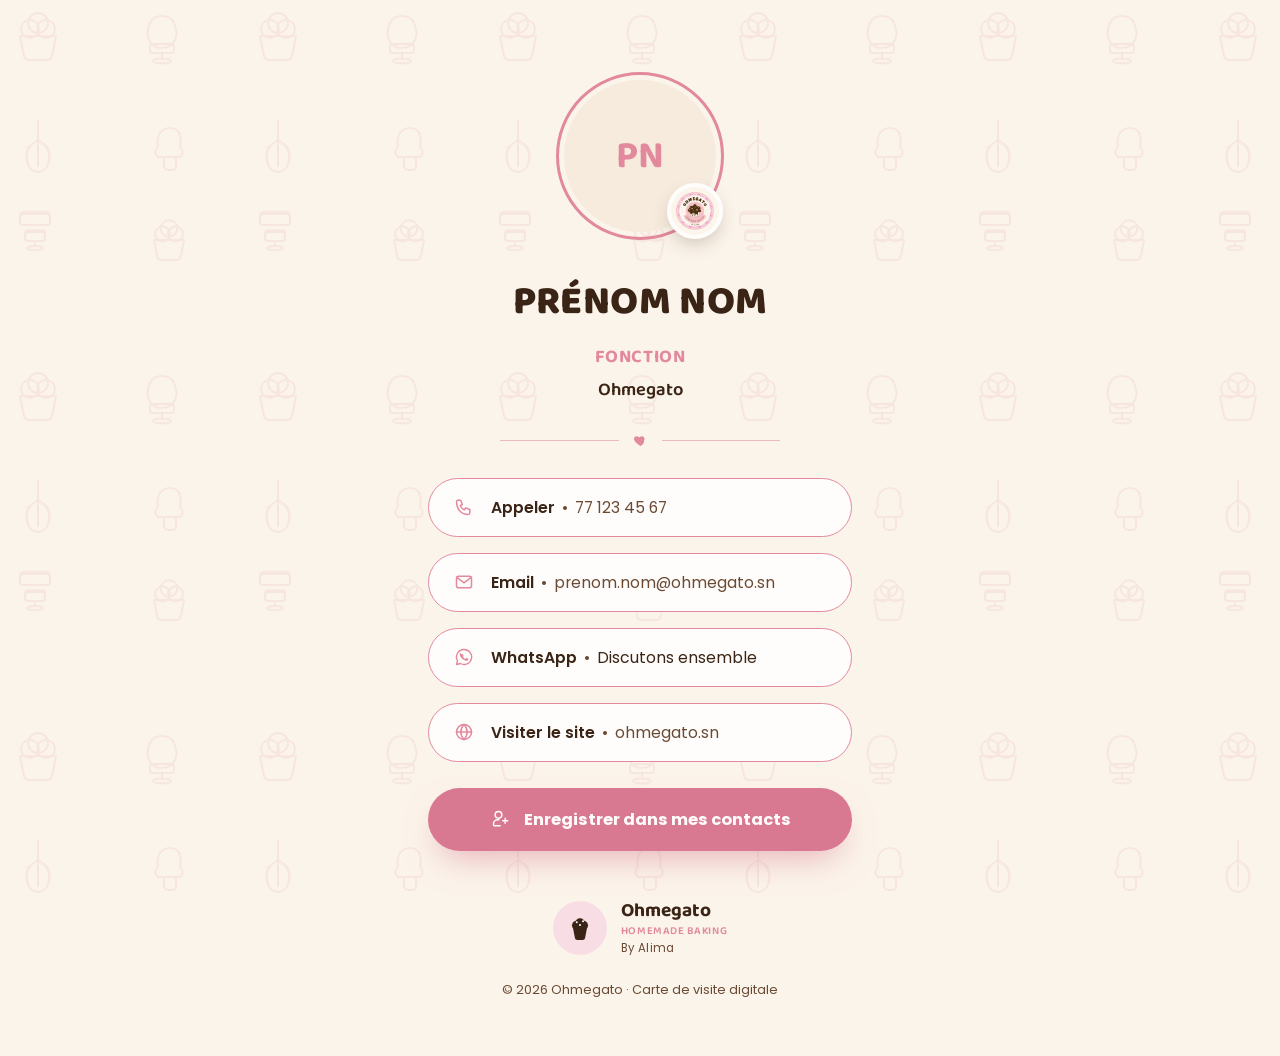
==== commit 61a8219e: "Use the real Ohmegato logo in the card's photo badge Swaps the hand-drawn cupcake icon for assets/im" ====
--- a/carte.html
+++ b/carte.html
@@ -23,7 +23,7 @@
     <img id="cartePhotoImg" alt="" hidden>
     <span id="carteInitials" class="carte__initials"></span>
     <span class="carte__badge">
-      <svg viewBox="0 0 32 32"><path d="M8 16h16l-2.2 11.5a2.6 2.6 0 0 1-2.6 2.1h-6.4a2.6 2.6 0 0 1-2.6-2.1z" fill="#3A2415"/><circle cx="12" cy="13" r="5.2" fill="#3A2415"/><circle cx="20" cy="13" r="5.2" fill="#3A2415"/><circle cx="16" cy="10.5" r="5.6" fill="#3A2415"/><circle cx="12.3" cy="9.5" r="1.15" fill="#fff"/><circle cx="19.5" cy="8.3" r="1.15" fill="#fff"/><circle cx="16" cy="12.5" r="1.15" fill="#fff"/></svg>
+      <img src="assets/images/logo.png" alt="Ohmegato">
     </span>
   </div>
 
--- a/css/carte.css
+++ b/css/carte.css
@@ -54,11 +54,11 @@
 .carte__badge{
   position:absolute; right:-2px; bottom:-2px;
   width: 56px; height:56px; border-radius:50%;
-  background: var(--carte-accent-soft); border: 4px solid var(--white);
+  background: var(--white); border: 4px solid var(--white);
   box-shadow: 0 8px 20px -6px rgba(58,36,21,0.3);
-  display:flex; align-items:center; justify-content:center;
+  overflow:hidden;
 }
-.carte__badge svg{ width: 26px; height:26px; }
+.carte__badge img{ width:100%; height:100%; object-fit:cover; border-radius:50%; }
 
 .carte__name{
   font-family: var(--carte-font);
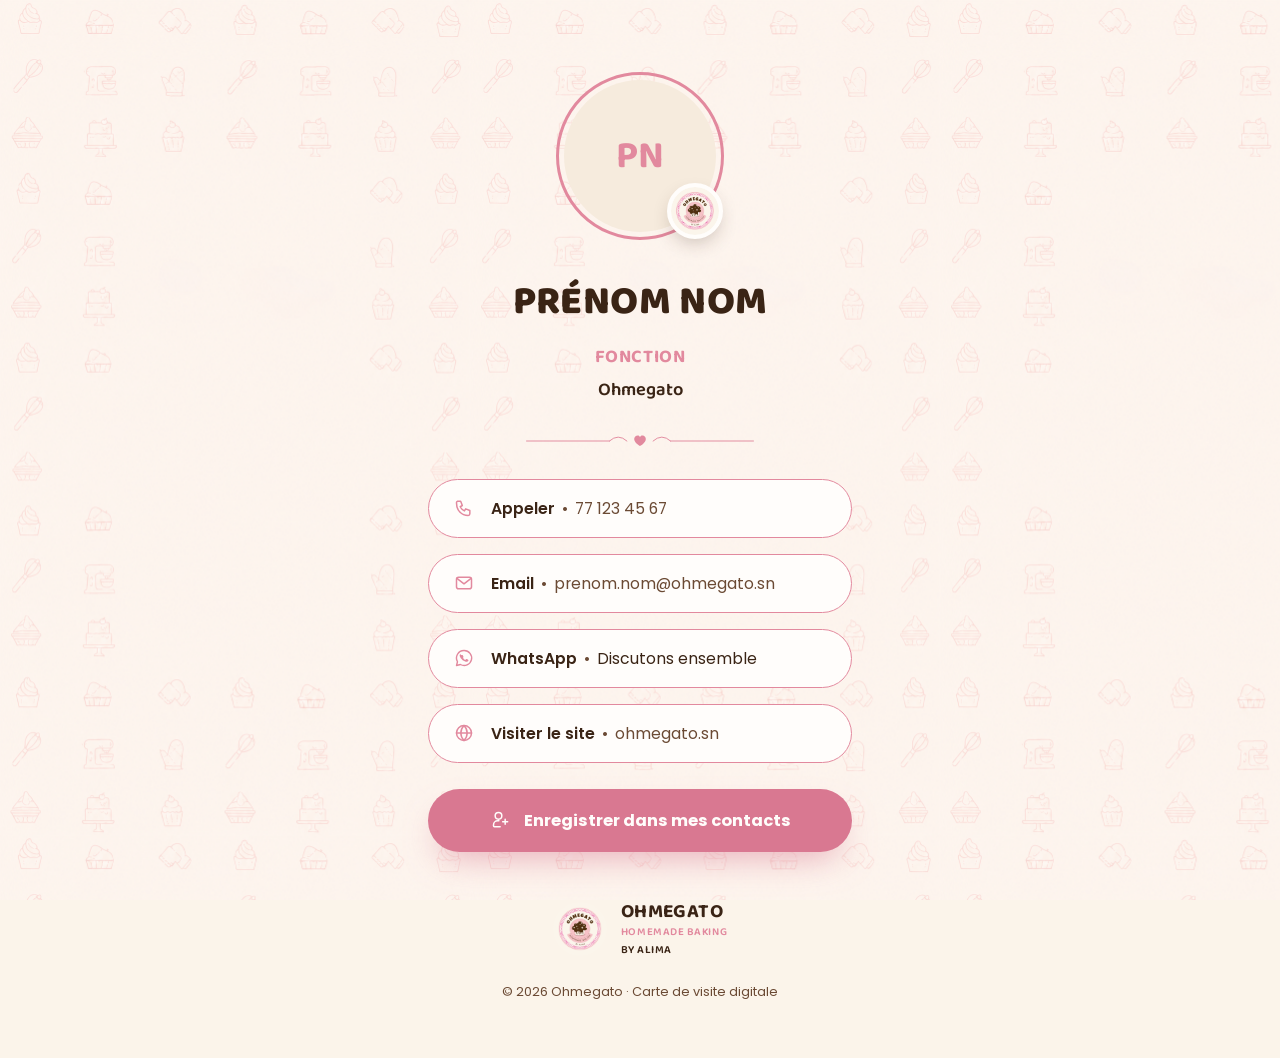
==== commit d61a0115: "Self-host Baloo 2 and fix the divider/footer to match the reference Bundles the Baloo 2 woff2 files " ====
--- a/carte.html
+++ b/carte.html
@@ -9,7 +9,7 @@
 <link rel="icon" href="assets/images/logo.png">
 <link rel="preconnect" href="https://fonts.googleapis.com">
 <link rel="preconnect" href="https://fonts.gstatic.com" crossorigin>
-<link href="https://fonts.googleapis.com/css2?family=Baloo+2:wght@500;600;700;800&family=Poppins:wght@300;400;500;600;700&display=swap" rel="stylesheet">
+<link href="https://fonts.googleapis.com/css2?family=Poppins:wght@300;400;500;600;700&display=swap" rel="stylesheet">
 <link rel="stylesheet" href="css/style.css">
 <link rel="stylesheet" href="css/carte.css">
 </head>
@@ -32,9 +32,13 @@
   <p class="carte__org">Ohmegato</p>
 
   <div class="carte__divider" aria-hidden="true">
-    <span></span>
-    <svg viewBox="0 0 24 24" width="15" height="15" fill="currentColor"><path d="M12 21s-7-4.35-9.5-8.5C.5 9 2 5 6 5c2 0 3.5 1.2 4 2.2C10.5 6.2 12 5 14 5c4 0 5.5 4 3.5 7.5C19 16.65 12 21 12 21z"/></svg>
-    <span></span>
+    <svg viewBox="0 0 320 22">
+      <path d="M4 11 H118" stroke="currentColor" stroke-width="1.3" fill="none" stroke-linecap="round"/>
+      <path d="M118 11 Q130 0 142 11" stroke="currentColor" stroke-width="1.3" fill="none" stroke-linecap="round"/>
+      <path d="M160 18c-1-.8-8-4.6-8-9.6c0-3 2.3-5 5-5c1.4 0 2.4.8 3 2.2c.6-1.4 1.6-2.2 3-2.2c2.7 0 5 2 5 5c0 5-7 8.8-8 9.6z" fill="currentColor"/>
+      <path d="M178 11 Q190 0 202 11" stroke="currentColor" stroke-width="1.3" fill="none" stroke-linecap="round"/>
+      <path d="M202 11 H316" stroke="currentColor" stroke-width="1.3" fill="none" stroke-linecap="round"/>
+    </svg>
   </div>
 
   <div class="carte__links">
@@ -78,7 +82,7 @@
 
   <div class="carte__brand">
     <span class="carte__brandIcon">
-      <svg viewBox="0 0 32 32"><path d="M8 16h16l-2.2 11.5a2.6 2.6 0 0 1-2.6 2.1h-6.4a2.6 2.6 0 0 1-2.6-2.1z" fill="#3A2415"/><circle cx="12" cy="13" r="5.2" fill="#3A2415"/><circle cx="20" cy="13" r="5.2" fill="#3A2415"/><circle cx="16" cy="10.5" r="5.6" fill="#3A2415"/><circle cx="12.3" cy="9.5" r="1.15" fill="#fff"/><circle cx="19.5" cy="8.3" r="1.15" fill="#fff"/><circle cx="16" cy="12.5" r="1.15" fill="#fff"/></svg>
+      <img src="assets/images/logo.png" alt="Ohmegato">
     </span>
     <span class="carte__brandText">
       <strong>Ohmegato</strong>
--- a/css/carte.css
+++ b/css/carte.css
@@ -1,4 +1,22 @@
 /* ---------- Carte de visite digitale ---------- */
+
+/* self-hosted so the rounded display face always renders, regardless of third-party font access */
+@font-face{
+  font-family: 'Baloo 2'; font-style: normal; font-weight: 500; font-display: swap;
+  src: url('../assets/fonts/Baloo2-500.woff2') format('woff2');
+}
+@font-face{
+  font-family: 'Baloo 2'; font-style: normal; font-weight: 600; font-display: swap;
+  src: url('../assets/fonts/Baloo2-600.woff2') format('woff2');
+}
+@font-face{
+  font-family: 'Baloo 2'; font-style: normal; font-weight: 700; font-display: swap;
+  src: url('../assets/fonts/Baloo2-700.woff2') format('woff2');
+}
+@font-face{
+  font-family: 'Baloo 2'; font-style: normal; font-weight: 800; font-display: swap;
+  src: url('../assets/fonts/Baloo2-800.woff2') format('woff2');
+}
 
 :root{
   --carte-font: 'Baloo 2', var(--font-body);
@@ -19,8 +37,9 @@
 /* bakery-icon pattern tiled across the whole page, echoing the brand's line-art motifs */
 .carte__pattern{
   position: fixed; inset:0; z-index:0; pointer-events:none;
-  opacity: 0.12;
-  background-image: url("data:image/svg+xml,%3Csvg xmlns='http://www.w3.org/2000/svg' width='240' height='360'%3E%3Cg fill='none' stroke='%23E2899E' stroke-width='2' stroke-linecap='round' stroke-linejoin='round'%3E%3Cg transform='translate(14,10)'%3E%3Cpath d='M6 26h36l-4 20a5 5 0 0 1-5 4H15a5 5 0 0 1-5-4z'/%3E%3Ccircle cx='16' cy='19' r='9'/%3E%3Ccircle cx='32' cy='19' r='9'/%3E%3Ccircle cx='24' cy='13' r='10'/%3E%3C/g%3E%3Cg transform='translate(140,14)'%3E%3Cpath d='M22 2 Q10 2 8 16 Q6 24 12 30 Q16 34 22 34 Q28 34 32 30 Q38 24 36 16 Q34 2 22 2Z'/%3E%3Crect x='10' y='30' width='24' height='9' rx='3'/%3E%3Cpath d='M22 39 L22 45'/%3E%3Cellipse cx='22' cy='47' rx='9' ry='2.4'/%3E%3C/g%3E%3Cg transform='translate(20,120)'%3E%3Cpath d='M18 0 L18 20'/%3E%3Cpath d='M18 20 Q4 28 7 42 Q10 52 18 52 Q26 52 29 42 Q32 28 18 20'/%3E%3Cpath d='M18 20 L18 46'/%3E%3Cpath d='M9 26 Q5 34 8 44'/%3E%3Cpath d='M27 26 Q31 34 28 44'/%3E%3C/g%3E%3Cg transform='translate(150,124)'%3E%3Cpath d='M20 4C10 4 6 14 8 22 L6 26 Q4 30 8 33 L30 33 Q34 30 32 26 L30 22 C32 14 30 4 20 4Z'/%3E%3Cpath d='M14 33 L14 42 Q14 46 18 46 L22 46 Q26 46 26 42 L26 33'/%3E%3C/g%3E%3Cg transform='translate(16,208)'%3E%3Crect x='4' y='6' width='30' height='11' rx='3'/%3E%3Cpath d='M4 6 Q10 1 12 6 Q14 1 16 6 Q18 1 20 6 Q22 1 24 6 Q26 1 28 6 Q30 1 34 6'/%3E%3Crect x='9' y='24' width='20' height='9' rx='3'/%3E%3Cpath d='M9 24 Q13 20 15 24 Q17 20 19 24 Q21 20 23 24 Q25 20 29 24'/%3E%3Cpath d='M19 33 L19 38'/%3E%3Cellipse cx='19' cy='40' rx='8' ry='2'/%3E%3C/g%3E%3Cg transform='translate(148,214)'%3E%3Cpath d='M6 26h30l-3.3 16.6a4 4 0 0 1-4 3.4H13.3a4 4 0 0 1-4-3.4z'/%3E%3Ccircle cx='14.5' cy='20' r='7.5'/%3E%3Ccircle cx='27.5' cy='20' r='7.5'/%3E%3Ccircle cx='21' cy='14.5' r='8.3'/%3E%3C/g%3E%3C/g%3E%3C/svg%3E");
+  background-image: url("../assets/images/carte-bg-pattern.png");
+  background-repeat: repeat;
+  background-size: 470px auto;
 }
 
 /* ---------- Card content ---------- */
@@ -81,11 +100,10 @@
 }
 
 .carte__divider{
-  display:flex; align-items:center; gap: 14px;
-  max-width: 280px; margin: 26px auto 0;
+  max-width: 300px; margin: 26px auto 0;
   color: var(--carte-accent);
 }
-.carte__divider span{ flex:1; height:1px; background: var(--carte-line); }
+.carte__divider svg{ width:100%; height:16px; display:block; }
 
 .carte__links{
   margin-top: 30px;
@@ -137,20 +155,21 @@
 .carte__brandIcon{
   flex-shrink:0;
   width: 54px; height:54px; border-radius:50%;
-  background: var(--carte-accent-soft);
-  display:flex; align-items:center; justify-content:center;
+  overflow:hidden;
 }
-.carte__brandIcon svg{ width:28px; height:28px; }
+.carte__brandIcon img{ width:100%; height:100%; object-fit:cover; border-radius:50%; }
 .carte__brandText{ display:flex; flex-direction:column; align-items:flex-start; text-align:left; }
 .carte__brandText strong{
   font-family: var(--carte-font); font-weight:700; font-size: 1.2rem; color: var(--brown); line-height:1.2;
+  text-transform: uppercase; letter-spacing: 0.02em;
 }
 .carte__brandText em{
   font-style:normal; font-family: var(--carte-font); font-weight:600;
   font-size: 0.68rem; letter-spacing: 0.05em; text-transform:uppercase; color: var(--carte-accent);
 }
 .carte__brandText small{
-  font-size: 0.72rem; color: var(--brown-soft); letter-spacing: 0.03em;
+  font-family: var(--carte-font); font-weight:600;
+  font-size: 0.7rem; color: var(--brown); letter-spacing: 0.04em; text-transform: uppercase;
 }
 
 .carte__footer{
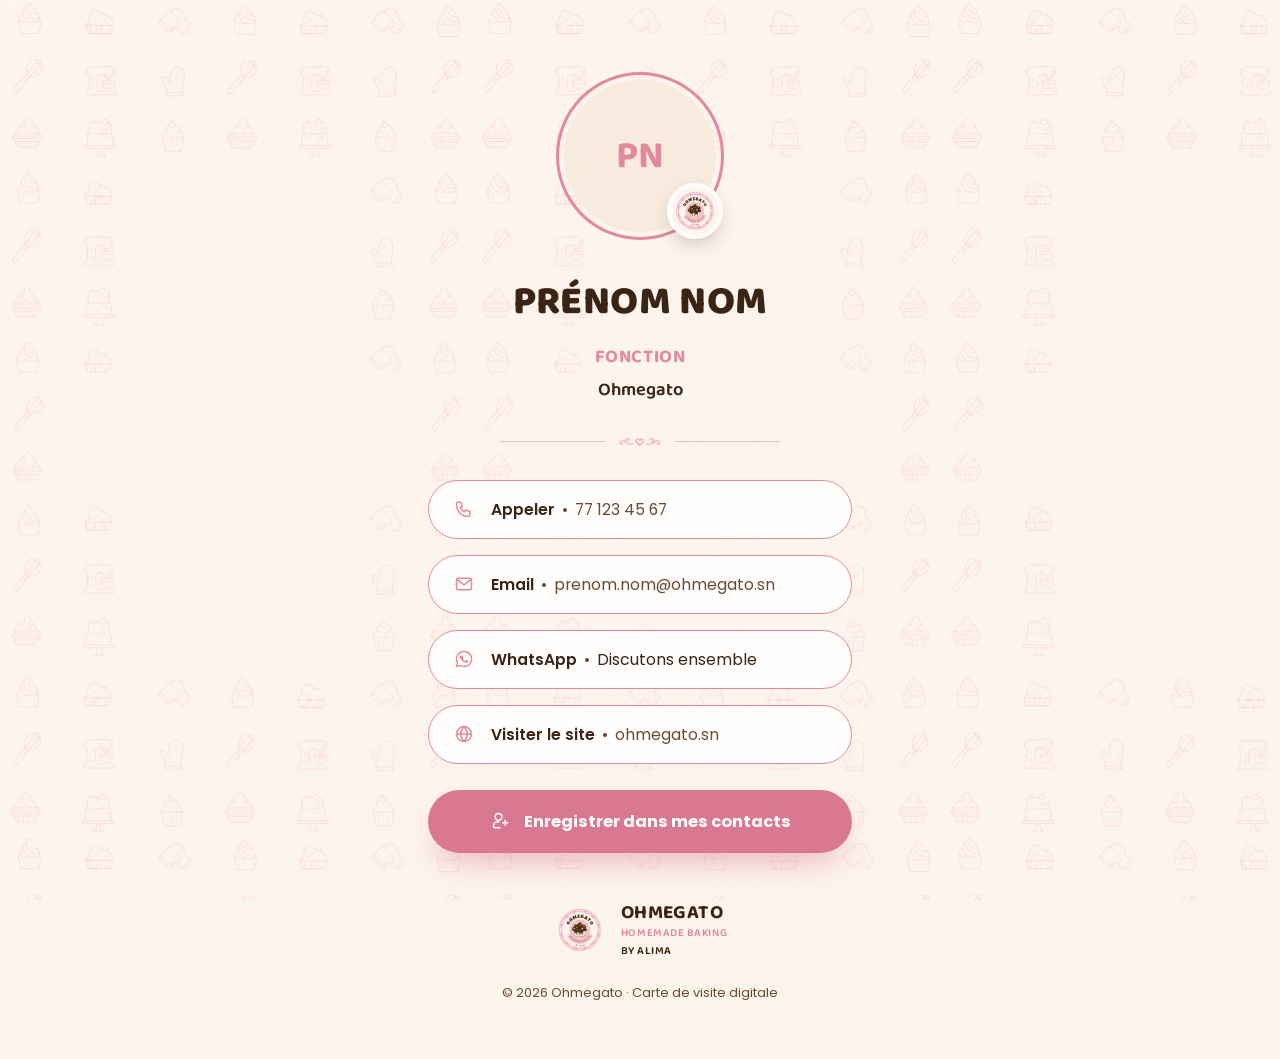
==== commit 31dedb64: "Use the exact swirl-heart ornament from the reference for the divider Hand-coded SVG flourishes kept" ====
--- a/carte.html
+++ b/carte.html
@@ -32,13 +32,9 @@
   <p class="carte__org">Ohmegato</p>
 
   <div class="carte__divider" aria-hidden="true">
-    <svg viewBox="0 0 320 22">
-      <path d="M4 11 H118" stroke="currentColor" stroke-width="1.3" fill="none" stroke-linecap="round"/>
-      <path d="M118 11 Q130 0 142 11" stroke="currentColor" stroke-width="1.3" fill="none" stroke-linecap="round"/>
-      <path d="M160 18c-1-.8-8-4.6-8-9.6c0-3 2.3-5 5-5c1.4 0 2.4.8 3 2.2c.6-1.4 1.6-2.2 3-2.2c2.7 0 5 2 5 5c0 5-7 8.8-8 9.6z" fill="currentColor"/>
-      <path d="M178 11 Q190 0 202 11" stroke="currentColor" stroke-width="1.3" fill="none" stroke-linecap="round"/>
-      <path d="M202 11 H316" stroke="currentColor" stroke-width="1.3" fill="none" stroke-linecap="round"/>
-    </svg>
+    <span></span>
+    <img src="assets/images/divider-heart.png" alt="">
+    <span></span>
   </div>
 
   <div class="carte__links">
--- a/css/carte.css
+++ b/css/carte.css
@@ -100,10 +100,11 @@
 }
 
 .carte__divider{
-  max-width: 300px; margin: 26px auto 0;
-  color: var(--carte-accent);
+  display:flex; align-items:center; gap: 10px;
+  max-width: 280px; margin: 26px auto 0;
 }
-.carte__divider svg{ width:100%; height:16px; display:block; }
+.carte__divider span{ flex:1; height:1px; background: var(--carte-line); }
+.carte__divider img{ height: 17px; width:auto; flex-shrink:0; }
 
 .carte__links{
   margin-top: 30px;
